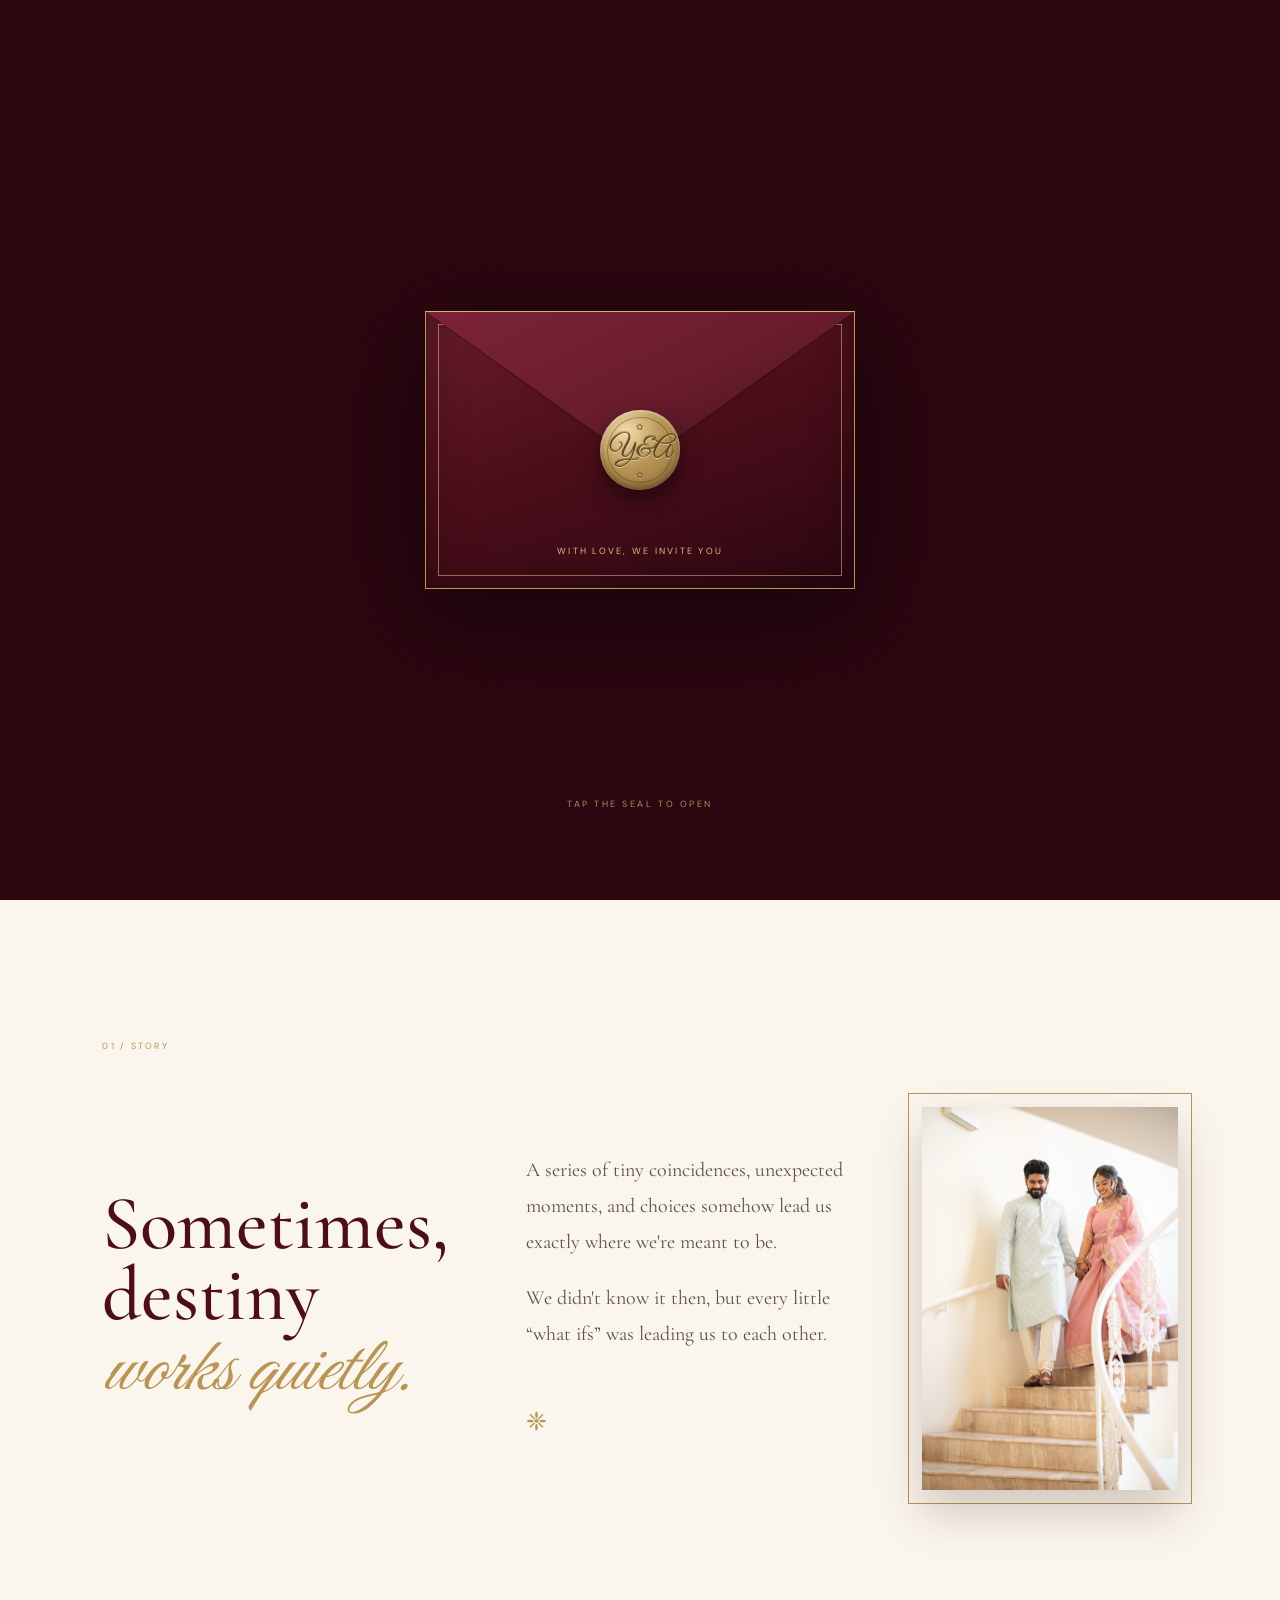
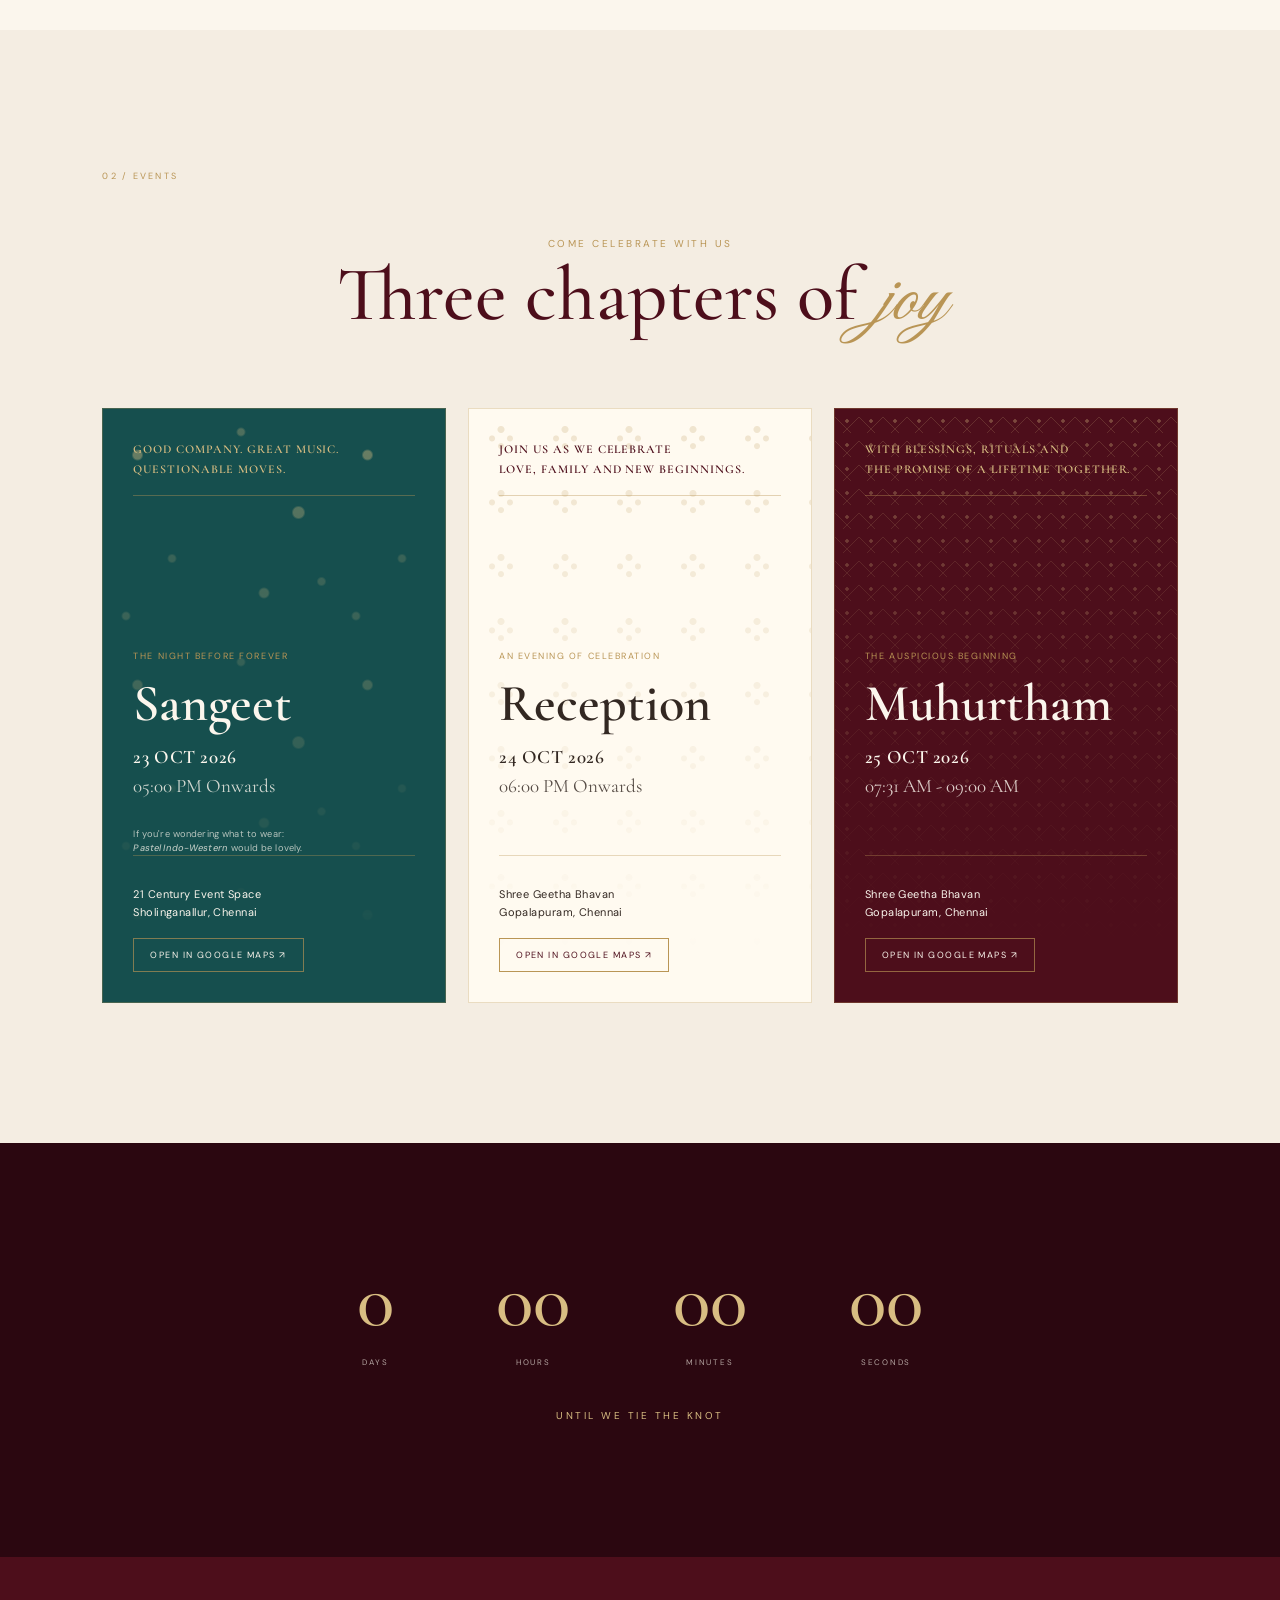
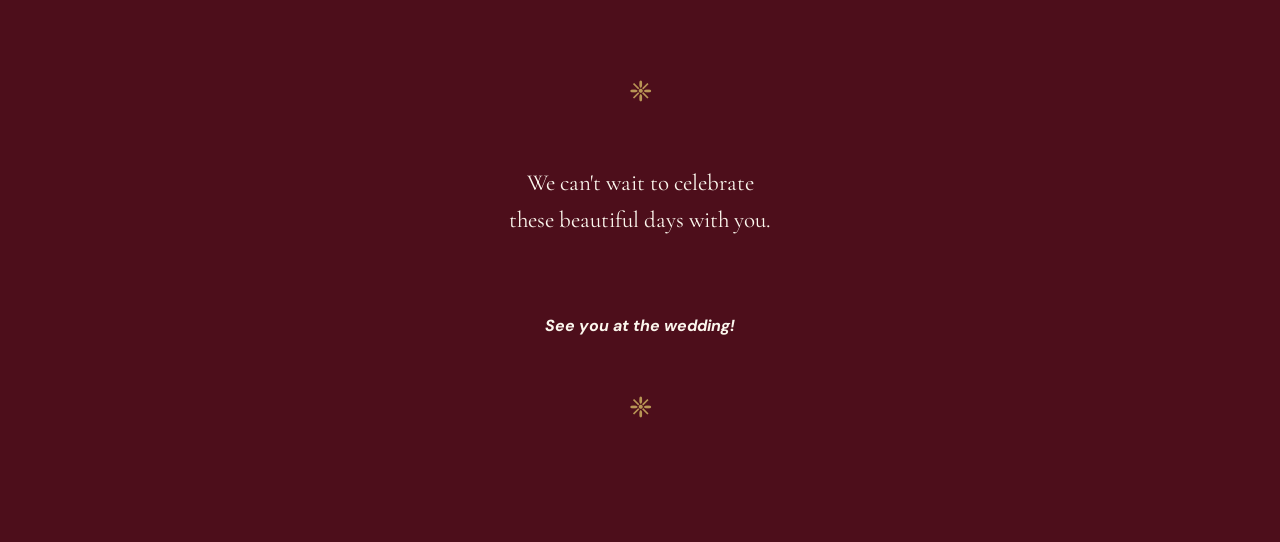
==== 23,24,25-October/index.html @ 41ca9d3e "Add files via upload" ====
<!doctype html>
<html lang="en">
<head>
<meta charset="utf-8"><meta name="viewport" content="width=device-width,initial-scale=1">
<meta name="theme-color" content="#4d0e1b">
<title>Yuvaraaj & Akshaya — Our Wedding</title>
<link rel="preconnect" href="https://fonts.googleapis.com"><link rel="preconnect" href="https://fonts.gstatic.com" crossorigin>
<link href="https://fonts.googleapis.com/css2?family=Cormorant+Garamond:wght@400;500;600;700&family=DM+Sans:wght@400;500;600&family=Great+Vibes&family=Marcellus&family=Parisienne&display=swap" rel="stylesheet">
<link rel="stylesheet" href="css/style.css">
</head>
<body class="locked">

<div class="envelope-screen" id="envelopeScreen">
  <div class="envelope" id="envelope">
    <div class="envelope-body">
      <button class="seal" id="sealButton" aria-label="Open invitation"><span class="seal-flourish top">✿</span><span class="seal-monogram">Y<i>&</i>A</span><span class="seal-flourish bottom">✿</span></button><p>With love, we invite you</p>
    </div>
    <div class="envelope-flap"></div>
    <div class="invitation-card">
      <div class="card-border">
        <span class="ornament">✦</span>
        <p class="eyebrow">With the blessings of our families</p>
        <h1>Yuvaraaj & Akshaya</h1>
        <p class="invite-line">joyfully invite you to celebrate<br>the beginning of our forever</p>
        <p class="card-date">23 · 24 · 25 October 2026</p><p class="card-place">Chennai</p>
        <span class="ornament">❈</span>
      </div>
    </div>
  </div>
  <p class="open-hint" id="openHint">Tap the seal to open</p>
  <audio id="bgMusic" src="audio/song.mp3" loop preload="none"></audio>
</div>

<button class="sound-toggle" id="soundToggle" aria-label="Toggle music" hidden>♪</button>

<header class="site-nav">
  <a class="brand" href="#home">A <span>&</span> Y</a>
  <nav><a href="#story">Story</a><a href="#events">Events</a></nav>
</header>

<main>
<section class="hero reveal" id="home">
  <div class="motif motif-left">✺</div><div class="hero-copy">
    <p class="eyebrow">Our wedding celebration</p><h2>Yuvaraaj</h2><h3><i>&</i></h3><h2>Akshaya</h2>
    <div class="gold-rule"></div><p class="hero-date">25 · 10 · 2026</p>
    <p class="hero-note">Three days. Three celebrations.<br>One beautiful beginning.</p>
  </div><div class="motif motif-right">✺</div><div class="kolam">◇ ◇ ◇</div>
</section>

<section class="story section reveal" id="story">
  <div class="section-label">01 / Story</div><div class="story-grid">
    <div><h3>Sometimes, destiny<br><i>works quietly.</i></h3></div>
    <div class="story-copy"><p>A series of tiny coincidences, unexpected moments, and choices somehow lead us exactly where we're meant to be.</p>
    <p>We didn't know it then, but every little “what ifs” was leading us to each other.</p><div class="tiny-ornament">❈</div></div>
    <div class="story-photo"><img src="images/couple-stairs.jpeg" alt="Akshaya and YuvaraaJ"></div>
  </div>
</section>

<section class="events section reveal" id="events">
  <div class="section-label">02 / Events</div><div class="section-heading"><p class="eyebrow">Come celebrate with us</p><h3>Three chapters of <i>joy</i></h3></div>
  <div class="event-grid">
    <article class="event-card sangeet"><div class="event-texture bokeh-texture"></div><p class="event-tagline-small">Good Company. Great Music.<br>Questionable Moves.</p>
      <div class="event-spacer"></div><p class="event-kicker">The night before forever</p><h4>Sangeet</h4>
      <div class="event-datetime-big"><span class="event-date">23 OCT 2026</span><span class="event-time">05:00 PM Onwards</span></div>
      <p class="dress-code">If you're wondering what to wear: <br><i>Pastel Indo-Western</i> would be lovely.</p>
      <div class="event-venue">21 Century Event Space<br>Sholinganallur, Chennai<br><a class="card-map-button" target="_blank" rel="noopener" href="https://www.google.com/maps/search/?api=1&query=21+Century+Event+Space+Sholinganallur+Chennai">Open in Google Maps ↗</a></div></article>
    <article class="event-card reception"><div class="event-texture floral-texture"></div><p class="event-tagline-small">Join us as we celebrate<br>love, family and new beginnings.</p>
      <div class="event-spacer"></div><p class="event-kicker">An evening of celebration</p><h4>Reception</h4>
      <div class="event-datetime-big"><span class="event-date">24 OCT 2026</span><span class="event-time">06:00 PM Onwards</span></div><div class="event-venue">Shree Geetha Bhavan<br>Gopalapuram, Chennai<br><a class="card-map-button" target="_blank" rel="noopener" href="https://maps.app.goo.gl/RfTNdbBHobpae8vCA?g_st=ic">Open in Google Maps ↗</a></div></article>
    <article class="event-card muhurtham"><div class="event-texture kolam-texture"></div><p class="event-tagline-small">With blessings, rituals and<br>the promise of a lifetime together.</p>
      <div class="event-spacer"></div><p class="event-kicker">The auspicious beginning</p><h4>Muhurtham</h4>
      <div class="event-datetime-big"><span class="event-date">25 OCT 2026</span><span class="event-time">07:31 AM - 09:00 AM</span></div><div class="event-venue">Shree Geetha Bhavan<br>Gopalapuram, Chennai<br><a class="card-map-button" target="_blank" rel="noopener" href="https://maps.app.goo.gl/RfTNdbBHobpae8vCA?g_st=ic">Open in Google Maps ↗</a></div></article>
  </div>
</section>

<section class="countdown section reveal">
  <div class="countdown-grid"><div><strong id="days">—</strong><span>Days</span></div><div><strong id="hours">—</strong><span>Hours</span></div>
  <div><strong id="minutes">—</strong><span>Minutes</span></div><div><strong id="seconds">—</strong><span>Seconds</span></div></div> <br><br>
  <p class="eyebrow">Until we tie the knot</p>
</section>

<section class="closing reveal"><div class="closing-ornament">❈</div><p>We can't wait to celebrate<br>these beautiful days with you.</p>
<h4><i>See you at the wedding!</i></h4><div class="closing-ornament">❈</div></section>
</main>
<script src="js/script.js"></script>
</body></html>
---- 23,24,25-October/css/style.css ----
:root{--maroon:#4d0e1b;--maroon-deep:#2b0710;--maroon-soft:#681c2c;--gold:#b99555;--gold-light:#d8bd82;--teal:#164f4e;--ivory:#fbf6ed;--paper:#fffaf2;--ink:#332822;--muted:#786a61}
*{box-sizing:border-box}html{scroll-behavior:smooth}body{margin:0;background:var(--ivory);color:var(--ink);font-family:"DM Sans",sans-serif}body.locked{overflow:hidden}a{color:inherit;text-decoration:none}
.envelope-screen{position:fixed;inset:0;z-index:50;background:var(--maroon-deep);display:grid;place-items:center;overflow:hidden;transition:opacity .9s ease,visibility .9s ease}.envelope-screen.closed-out{opacity:0;visibility:hidden;pointer-events:none}
.envelope{position:relative;width:min(72vw,430px);aspect-ratio:1.55;perspective:1200px;filter:drop-shadow(0 25px 45px #17040a)}.envelope-body{position:absolute;inset:0;background:linear-gradient(160deg,var(--maroon-soft) 0%,var(--maroon) 45%,var(--maroon-deep) 100%);border:1px solid var(--gold);display:grid;place-items:center;overflow:hidden;box-shadow:inset 0 0 40px rgba(0,0,0,.35)}.envelope-body:before{content:"";position:absolute;inset:12px;border:1px solid rgba(216,189,130,.55)}.envelope-body:after{content:"";position:absolute;left:0;right:0;top:0;height:57%;background:linear-gradient(to bottom,rgba(0,0,0,.32),transparent);clip-path:polygon(0 0,100% 0,50% 100%);pointer-events:none}.envelope-body p{position:absolute;bottom:22px;color:var(--gold-light);font-size:9px;letter-spacing:.25em;text-transform:uppercase}
.seal{width:80px;height:80px;z-index:5;position:relative;border-radius:50% 48% 51% 49%/51% 49% 51% 49%;background:radial-gradient(circle at 33% 27%,#f3ddab 0%,var(--gold) 45%,#8a6a37 100%);box-shadow:0 10px 20px rgba(10,2,4,.5),inset 0 2px 3px rgba(255,246,222,.5),inset 0 -4px 7px rgba(50,32,10,.45);display:grid;place-items:center;transition:opacity .5s ease .05s,transform .6s cubic-bezier(.3,.6,.3,1) .05s,box-shadow .3s;border:none;padding:0;cursor:pointer;font:inherit;animation:sealPulse 2.6s ease-in-out infinite}.seal:hover{box-shadow:0 12px 26px rgba(10,2,4,.55),inset 0 2px 3px rgba(255,246,222,.6),inset 0 -4px 7px rgba(50,32,10,.4),0 0 0 4px rgba(216,189,130,.25)}.envelope.open .seal{opacity:0;transform:scale(.35) rotate(-16deg);animation:none}
@keyframes sealPulse{0%,100%{transform:scale(1);box-shadow:0 10px 20px rgba(10,2,4,.5),inset 0 2px 3px rgba(255,246,222,.5),inset 0 -4px 7px rgba(50,32,10,.45),0 0 0 0 rgba(216,189,130,.35)}50%{transform:scale(1.045);box-shadow:0 10px 20px rgba(10,2,4,.5),inset 0 2px 3px rgba(255,246,222,.5),inset 0 -4px 7px rgba(50,32,10,.45),0 0 0 8px rgba(216,189,130,0)}}
.open-hint{position:absolute;bottom:9%;left:50%;transform:translateX(-50%);color:var(--gold-light);font-size:9px;letter-spacing:.28em;text-transform:uppercase;opacity:.75;transition:opacity .5s ease;animation:hintFade 2.6s ease-in-out infinite}.open-hint.faded{opacity:0;animation:none}
@keyframes hintFade{0%,100%{opacity:.55}50%{opacity:.9}}
.seal:before{content:"";position:absolute;inset:7px;border-radius:inherit;border:1px solid rgba(74,52,18,.4)}
.seal-monogram{font-family:"Great Vibes";font-size:27px;line-height:1;color:#5c451f;text-shadow:0 1px 0 rgba(255,241,214,.65),0 -1px 1px rgba(58,38,10,.55);position:relative;z-index:1}.seal-monogram i{font-style:normal;margin:0 1px;color:#6b5023}
.seal-flourish{position:absolute;font-size:9px;color:#6b5023;opacity:.7;text-shadow:0 1px 0 rgba(255,241,214,.5)}.seal-flourish.top{top:11px}.seal-flourish.bottom{bottom:9px}
.envelope-flap{position:absolute;z-index:4;left:0;right:0;top:0;height:55%;background:linear-gradient(155deg,#7c2338 0%,var(--maroon-soft) 55%,#3d0f1c 100%);clip-path:polygon(0 0,100% 0,50% 100%);border-top:1px solid var(--gold-light);transform-origin:top;transition:transform 1.1s cubic-bezier(.2,.75,.2,1);filter:drop-shadow(0 8px 12px rgba(0,0,0,.4))}.envelope.open .envelope-flap{transform:rotateX(180deg)}
.invitation-card{position:absolute;z-index:3;left:7%;right:7%;top:8%;bottom:5%;background:var(--paper);padding:10px;transform:translateY(38%) scale(.94);opacity:0;transition:transform 1.15s .3s cubic-bezier(.2,.8,.2,1),opacity .5s .35s ease;box-shadow:0 12px 30px rgba(0,0,0,.18)}.envelope.open .invitation-card{transform:translateY(-4%) scale(1);opacity:1}
.card-border{height:100%;border:1px solid var(--gold);outline:1px solid rgba(185,149,85,.35);outline-offset:-6px;display:flex;flex-direction:column;align-items:center;justify-content:center;text-align:center;padding:18px}.ornament{color:var(--gold);font-size:18px;display:inline-block;animation:ornamentShimmer 4.5s ease-in-out infinite}.eyebrow{font-size:10px;letter-spacing:.25em;text-transform:uppercase;color:var(--gold);margin:0 0 15px}.card-border .eyebrow{font-size:8px;margin:9px 0}.card-border h1{font:600 clamp(26px,5vw,39px) "Cormorant Garamond";margin:5px 0 8px;color:var(--maroon)}.card-border h1 i,.hero h2 i{font-family:"Great Vibes";font-weight:400;color:var(--gold)}.invite-line{font:400 12px/1.6 "Cormorant Garamond";margin:4px 0 10px}.card-date{font-size:8px;letter-spacing:.2em;text-transform:uppercase;color:var(--maroon);margin:3px}.card-place{font-size:8px;letter-spacing:.2em;text-transform:uppercase;color:var(--muted);margin:0 0 8px}
.site-nav{position:fixed;z-index:20;top:0;left:0;right:0;height:76px;padding:0 5vw;display:flex;align-items:center;justify-content:space-between;background:rgba(251,246,237,.88);backdrop-filter:blur(12px);border-bottom:1px solid rgba(185,149,85,.18);opacity:0;transform:translateY(-15px);transition:.7s .3s}.site-nav.visible{opacity:1;transform:none}.brand{font:600 21px "Cormorant Garamond";color:var(--maroon)}.brand span{font-family:"Great Vibes";color:var(--gold)}.site-nav nav{display:flex;gap:34px;font-size:10px;text-transform:uppercase;letter-spacing:.18em;color:var(--maroon)}
.hero{min-height:100svh;background:var(--maroon);color:var(--ivory);display:grid;place-items:center;text-align:center;position:relative;overflow:hidden;padding:100px 20px 70px}.hero:before{content:"";position:absolute;inset:5%;border:1px solid rgba(216,189,130,.32)}.hero:after{content:"";position:absolute;inset:7%;border:1px solid rgba(216,189,130,.13)}.hero-copy{position:relative;z-index:2}.hero .eyebrow{color:var(--gold-light)}.hero h2{font:600 clamp(58px,11vw,125px)/.8 "Cormorant Garamond";margin:0 0 24px}.hero h3{margin:6px 0}.hero h3 i{display:inline-block;animation:ampGlow 3.2s ease-in-out infinite;text-shadow:0 0 0 rgba(216,189,130,0)}.gold-rule{height:1px;width:100px;background:var(--gold);margin:auto}.hero-date{font-size:14px;letter-spacing:.45em;margin:23px 0;color:var(--gold-light)}.hero-note{font:400 14px/1.7 "Cormorant Garamond";opacity:.82}.motif{position:absolute;color:var(--gold);font-size:160px;opacity:.12;animation:motifFloat 9s ease-in-out infinite}.motif-left{left:-55px;top:22%}.motif-right{right:-55px;bottom:18%;animation-delay:-4.5s}.kolam{position:absolute;bottom:8%;font-size:25px;letter-spacing:14px;color:var(--gold);opacity:.35}
.section{padding:140px 8vw;max-width:1450px;margin:auto}.section-label{font-size:9px;letter-spacing:.25em;color:var(--gold);text-transform:uppercase;margin-bottom:55px}.story-grid{display:grid;grid-template-columns:.9fr 1fr .8fr;gap:6vw;align-items:center}.venue-wrap{display:grid;grid-template-columns:1fr 1fr;gap:10vw;align-items:center}
.story-photo{position:relative}.story-photo:before{content:"";position:absolute;inset:-14px;border:1px solid var(--gold);z-index:0}.story-photo img{position:relative;z-index:1;display:block;width:100%;height:100%;min-height:380px;object-fit:cover;object-position:top center;box-shadow:0 22px 45px rgba(57,27,18,.22)}h3{font:500 clamp(48px,6vw,82px)/.92 "Cormorant Garamond";color:var(--maroon);margin:0}h3 i{font-family:"Great Vibes";font-weight:400;color:var(--gold)}
.story-copy{max-width:530px;font:400 20px/1.8 "Cormorant Garamond";color:#5f514a}.story-copy p{margin:0 0 20px}.tiny-ornament{color:var(--gold);font-size:25px;margin-top:28px;display:inline-block;animation:ornamentShimmer 5s ease-in-out infinite .8s}.events{background:#f4ede2;max-width:none;padding-left:8vw;padding-right:8vw}.section-heading{text-align:center;margin-bottom:70px}.section-heading .eyebrow{margin-bottom:10px}.event-grid{display:grid;grid-template-columns:repeat(3,1fr);gap:22px;max-width:1250px;margin:auto}.event-card{min-height:590px;padding:30px;display:flex;flex-direction:column;position:relative;overflow:hidden;border:1px solid rgba(185,149,85,.3);transition:transform .45s,box-shadow .45s}.event-card:hover{transform:translateY(-9px);box-shadow:0 22px 50px rgba(57,27,18,.13)}.sangeet{background:var(--teal);color:var(--ivory)}.reception{background:#fffaf0}.muhurtham{background:var(--maroon);color:var(--ivory)}.event-tagline-small{font:600 12px/1.7 "Cormorant Garamond";letter-spacing:.08em;text-transform:uppercase;color:var(--gold-light);margin:0 0 4px;padding-bottom:16px;border-bottom:1px solid rgba(185,149,85,.4)}.reception .event-tagline-small{color:var(--maroon)}
.event-spacer{height:150px}.event-texture{position:absolute;inset:0;z-index:0;pointer-events:none}.event-card>*:not(.event-texture){position:relative;z-index:1}
.bokeh-texture{opacity:.5;background-image:radial-gradient(circle at 15% 20%,rgba(216,189,130,.9) 0 4px,transparent 6px),radial-gradient(circle at 60% 10%,rgba(216,189,130,.6) 0 3px,transparent 5px),radial-gradient(circle at 85% 45%,rgba(216,189,130,.8) 0 5px,transparent 7px),radial-gradient(circle at 30% 65%,rgba(216,189,130,.5) 0 3px,transparent 5px),radial-gradient(circle at 70% 80%,rgba(216,189,130,.7) 0 4px,transparent 6px),radial-gradient(circle at 10% 90%,rgba(216,189,130,.6) 0 3px,transparent 5px),radial-gradient(circle at 95% 75%,rgba(216,189,130,.55) 0 3px,transparent 5px);background-size:230px 230px;mask-image:linear-gradient(to bottom,#000,transparent 92%);animation:driftBokeh 26s linear infinite}
.floral-texture{opacity:.22;background-image:radial-gradient(circle at 50% 32%,var(--gold) 0 3px,transparent 4px),radial-gradient(circle at 36% 46%,var(--gold) 0 2.5px,transparent 3.5px),radial-gradient(circle at 64% 46%,var(--gold) 0 2.5px,transparent 3.5px),radial-gradient(circle at 50% 58%,var(--gold) 0 2.5px,transparent 3.5px);background-size:64px 64px;mask-image:linear-gradient(to bottom,#000,transparent 92%);animation:driftFloral 16s linear infinite}
.kolam-texture{opacity:.34;background-image:radial-gradient(circle,var(--gold-light) 1.5px,transparent 2px),repeating-linear-gradient(45deg,transparent 0 11px,rgba(216,189,130,.55) 11px 12px,transparent 12px 23px),repeating-linear-gradient(-45deg,transparent 0 11px,rgba(216,189,130,.55) 11px 12px,transparent 12px 23px);background-size:24px 24px;mask-image:linear-gradient(to bottom,#000,transparent 92%);animation:driftKolam 10s linear infinite}
@keyframes driftBokeh{0%{background-position:0 0}100%{background-position:230px 115px}}
@keyframes driftFloral{0%{background-position:0 0}100%{background-position:-128px 128px}}
@keyframes driftKolam{0%{background-position:0 0}100%{background-position:48px 48px}}
.event-kicker{font-size:9px;text-transform:uppercase;letter-spacing:.17em;color:var(--gold);margin:0 0 10px}.event-card h4{font:600 52px "Cormorant Garamond";margin:0 0 8px}.event-datetime-big{font:400 19px/1.5 "Cormorant Garamond";margin:0 0 20px}.event-datetime-big .event-date{display:block;font-weight:600;letter-spacing:.03em}.event-datetime-big .event-time{display:block;opacity:.82}.event-venue{margin-top:auto;padding-top:30px;border-top:1px solid rgba(185,149,85,.35);font-size:11px;line-height:1.6;letter-spacing:.04em}
.card-map-button{margin-top:16px;display:inline-flex;align-items:center;gap:8px;width:fit-content;border:1px solid rgba(185,149,85,.65);color:inherit;padding:9px 16px;font-size:9px;letter-spacing:.16em;text-transform:uppercase;transition:.3s}.card-map-button:hover{background:var(--gold);border-color:var(--gold);color:var(--maroon-deep)}.reception .card-map-button{border-color:var(--gold);color:var(--maroon)}.reception .card-map-button:hover{color:var(--ivory)}
.countdown{background:var(--maroon-deep);max-width:none;color:var(--ivory);text-align:center;padding-top:110px;padding-bottom:120px}.countdown .eyebrow{color:var(--gold-light)}.countdown-grid{display:flex;justify-content:center;gap:clamp(30px,8vw,120px)}.countdown-grid div{display:flex;flex-direction:column;gap:10px}.countdown-grid strong{font:500 clamp(42px,7vw,78px) "Cormorant Garamond";color:var(--gold-light)}.countdown-grid span{font-size:8px;letter-spacing:.22em;text-transform:uppercase;opacity:.65}
.venue{background:var(--ivory)}.venue-list{border-top:1px solid rgba(185,149,85,.4)}.venue-list>div{padding:25px 0;border-bottom:1px solid rgba(185,149,85,.4);display:grid;grid-template-columns:1fr 2fr;gap:20px}.venue-list span{font-size:9px;text-transform:uppercase;letter-spacing:.15em;color:var(--gold)}.venue-list strong{font:600 24px "Cormorant Garamond";color:var(--maroon)}.venue-list small{grid-column:2;color:var(--muted);font-size:11px;margin-top:-13px}.venue-list .button{grid-column:2;justify-self:start;margin-top:14px;display:inline-flex;align-items:center;gap:9px;white-space:nowrap;border:1px solid var(--gold);color:var(--maroon);padding:11px 20px;font-size:9px;letter-spacing:.2em;text-transform:uppercase;transition:.3s}.venue-list .button:hover{background:var(--gold);color:var(--ivory)}
.sound-toggle{position:fixed;z-index:30;right:22px;bottom:22px;width:44px;height:44px;border-radius:50%;border:1px solid var(--gold);background:rgba(251,246,237,.9);backdrop-filter:blur(8px);color:var(--maroon);font-size:16px;display:grid;place-items:center;cursor:pointer;transition:.3s;box-shadow:0 8px 22px rgba(57,27,18,.15)}.sound-toggle:hover{background:var(--gold);color:var(--ivory)}.sound-toggle.muted{opacity:.55}
.closing{min-height:65vh;background:var(--maroon);color:var(--ivory);display:grid;place-items:center;text-align:center;padding:100px 20px}.closing p{font:400 23px/1.6 "Cormorant Garamond"}.closing h3{color:var(--ivory);font-size:54px}.closing h3 i{color:var(--gold-light)}.closing-ornament{color:var(--gold);font-size:28px;display:inline-block;animation:ornamentShimmer 4.5s ease-in-out infinite 1.2s}.reveal{opacity:0;transform:translateY(35px);transition:opacity .9s ease,transform .9s ease}.reveal.in-view{opacity:1;transform:none}
@keyframes pulse{50%{transform:scale(1.05);box-shadow:0 0 25px rgba(216,189,130,.12)}}@keyframes float{50%{transform:translateY(-20px) rotate(8deg)}}@keyframes sound{50%{transform:translateY(-13px) scale(1.05)}}
@keyframes motifFloat{0%,100%{transform:translateY(0) rotate(0deg) scale(1)}33%{transform:translateY(-30px) rotate(10deg) scale(1.05)}66%{transform:translateY(14px) rotate(-8deg) scale(.97)}}
@keyframes ornamentShimmer{0%,100%{opacity:1;transform:rotate(0deg) scale(1)}50%{opacity:.5;transform:rotate(14deg) scale(1.15)}}
@keyframes ampGlow{0%,100%{transform:scale(1);text-shadow:0 0 0 rgba(216,189,130,0)}50%{transform:scale(1.1);text-shadow:0 0 18px rgba(216,189,130,.65)}}
@media(max-width:800px){.site-nav{height:62px}.site-nav nav{gap:17px}.hero h2{font-size:60px}.section{padding:95px 7vw}.story-grid,.venue-wrap{grid-template-columns:1fr;gap:50px}.story-photo img{min-height:280px}.event-grid{grid-template-columns:1fr}.event-card{min-height:520px}.countdown-grid{gap:20px}.countdown-grid strong{font-size:38px}.venue-list>div{grid-template-columns:1fr}.venue-list small{grid-column:1;margin-top:-10px}.venue-list .button{grid-column:1}.motif{font-size:100px}
.envelope{aspect-ratio:1.05}.invitation-card{left:5%;right:5%;top:6%;bottom:4%;overflow:hidden}.card-border{padding:10px;outline-offset:-4px}.card-border .eyebrow{font-size:6.5px;margin:0 0 4px;letter-spacing:.18em}.card-border h1{font-size:clamp(19px,6.4vw,26px);margin:2px 0 4px}.invite-line{font-size:9.5px;line-height:1.4;margin:2px 0 6px}.card-date{font-size:6.5px;margin:2px;letter-spacing:.15em}.card-place{font-size:6.5px;margin:0 0 3px;letter-spacing:.15em}.card-border .ornament{font-size:13px}}
@media(prefers-reduced-motion:reduce){*,*:before,*:after{scroll-behavior:auto!important;animation:none!important;transition-duration:.01ms!important}}
.dress-code {margin: 8px 0 0;font-size: 0.58rem;line-height: 1.45;font-weight: 400;letter-spacing: 0.015em;opacity: 0.7;max-width: 500px;}
.dress-code i {font-style: italic;font-weight: 500;}
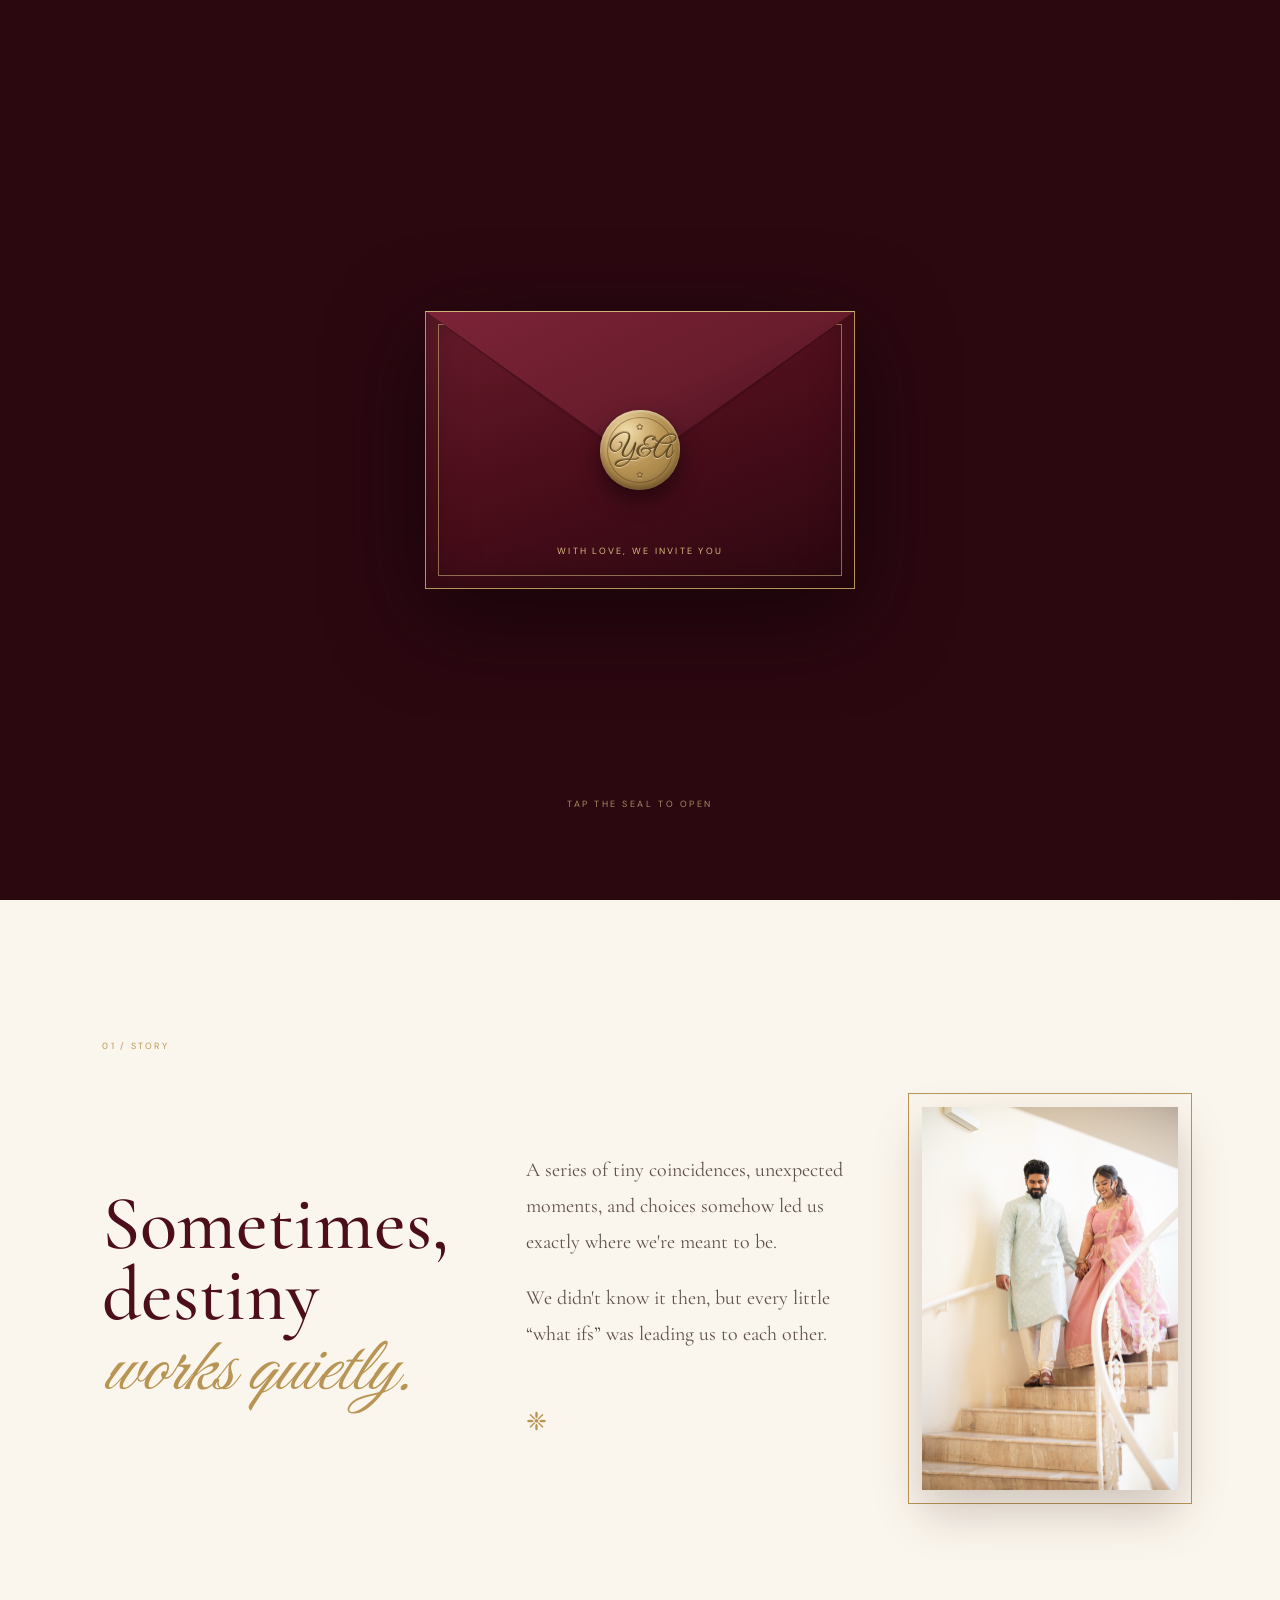
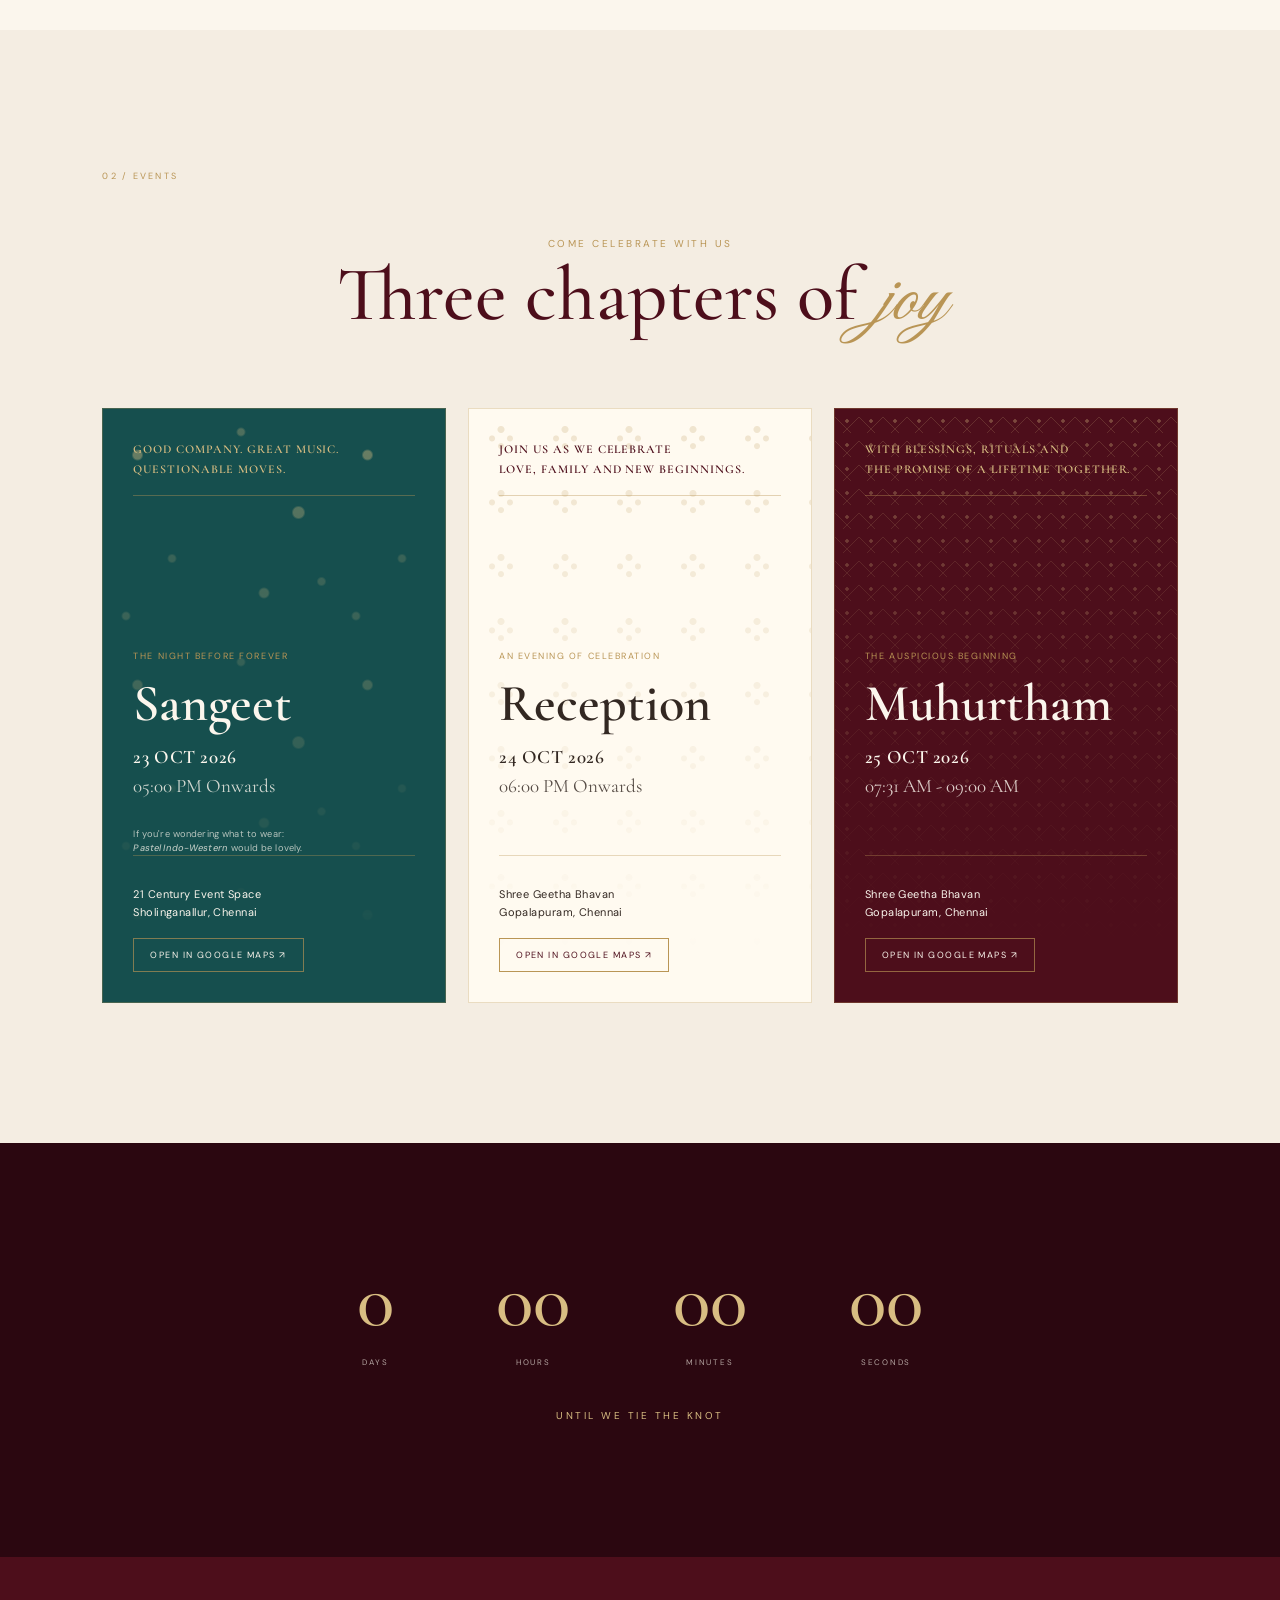
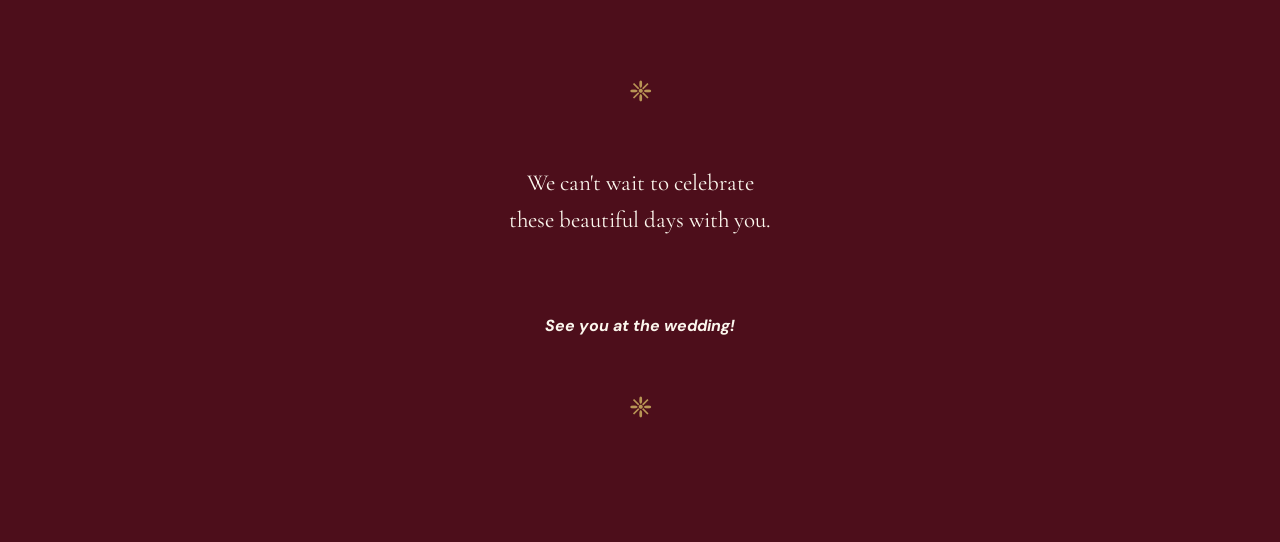
==== commit 40e397cd: "Update index.html" ====
--- a/23,24,25-October/index.html
+++ b/23,24,25-October/index.html
@@ -34,14 +34,14 @@
 <button class="sound-toggle" id="soundToggle" aria-label="Toggle music" hidden>♪</button>
 
 <header class="site-nav">
-  <a class="brand" href="#home">A <span>&</span> Y</a>
+  <a class="brand" href="#home">Y <span>&</span> A</a>
   <nav><a href="#story">Story</a><a href="#events">Events</a></nav>
 </header>
 
 <main>
 <section class="hero reveal" id="home">
   <div class="motif motif-left">✺</div><div class="hero-copy">
-    <p class="eyebrow">Our wedding celebration</p><h2>Yuvaraaj</h2><h3><i>&</i></h3><h2>Akshaya</h2>
+    <h2>Yuvaraaj</h2><h3><i>&</i></h3><h2>Akshaya</h2>
     <div class="gold-rule"></div><p class="hero-date">25 · 10 · 2026</p>
     <p class="hero-note">Three days. Three celebrations.<br>One beautiful beginning.</p>
   </div><div class="motif motif-right">✺</div><div class="kolam">◇ ◇ ◇</div>
@@ -50,7 +50,7 @@
 <section class="story section reveal" id="story">
   <div class="section-label">01 / Story</div><div class="story-grid">
     <div><h3>Sometimes, destiny<br><i>works quietly.</i></h3></div>
-    <div class="story-copy"><p>A series of tiny coincidences, unexpected moments, and choices somehow lead us exactly where we're meant to be.</p>
+    <div class="story-copy"><p>A series of tiny coincidences, unexpected moments, and choices somehow led us exactly where we're meant to be.</p>
     <p>We didn't know it then, but every little “what ifs” was leading us to each other.</p><div class="tiny-ornament">❈</div></div>
     <div class="story-photo"><img src="images/couple-stairs.jpeg" alt="Akshaya and YuvaraaJ"></div>
   </div>
